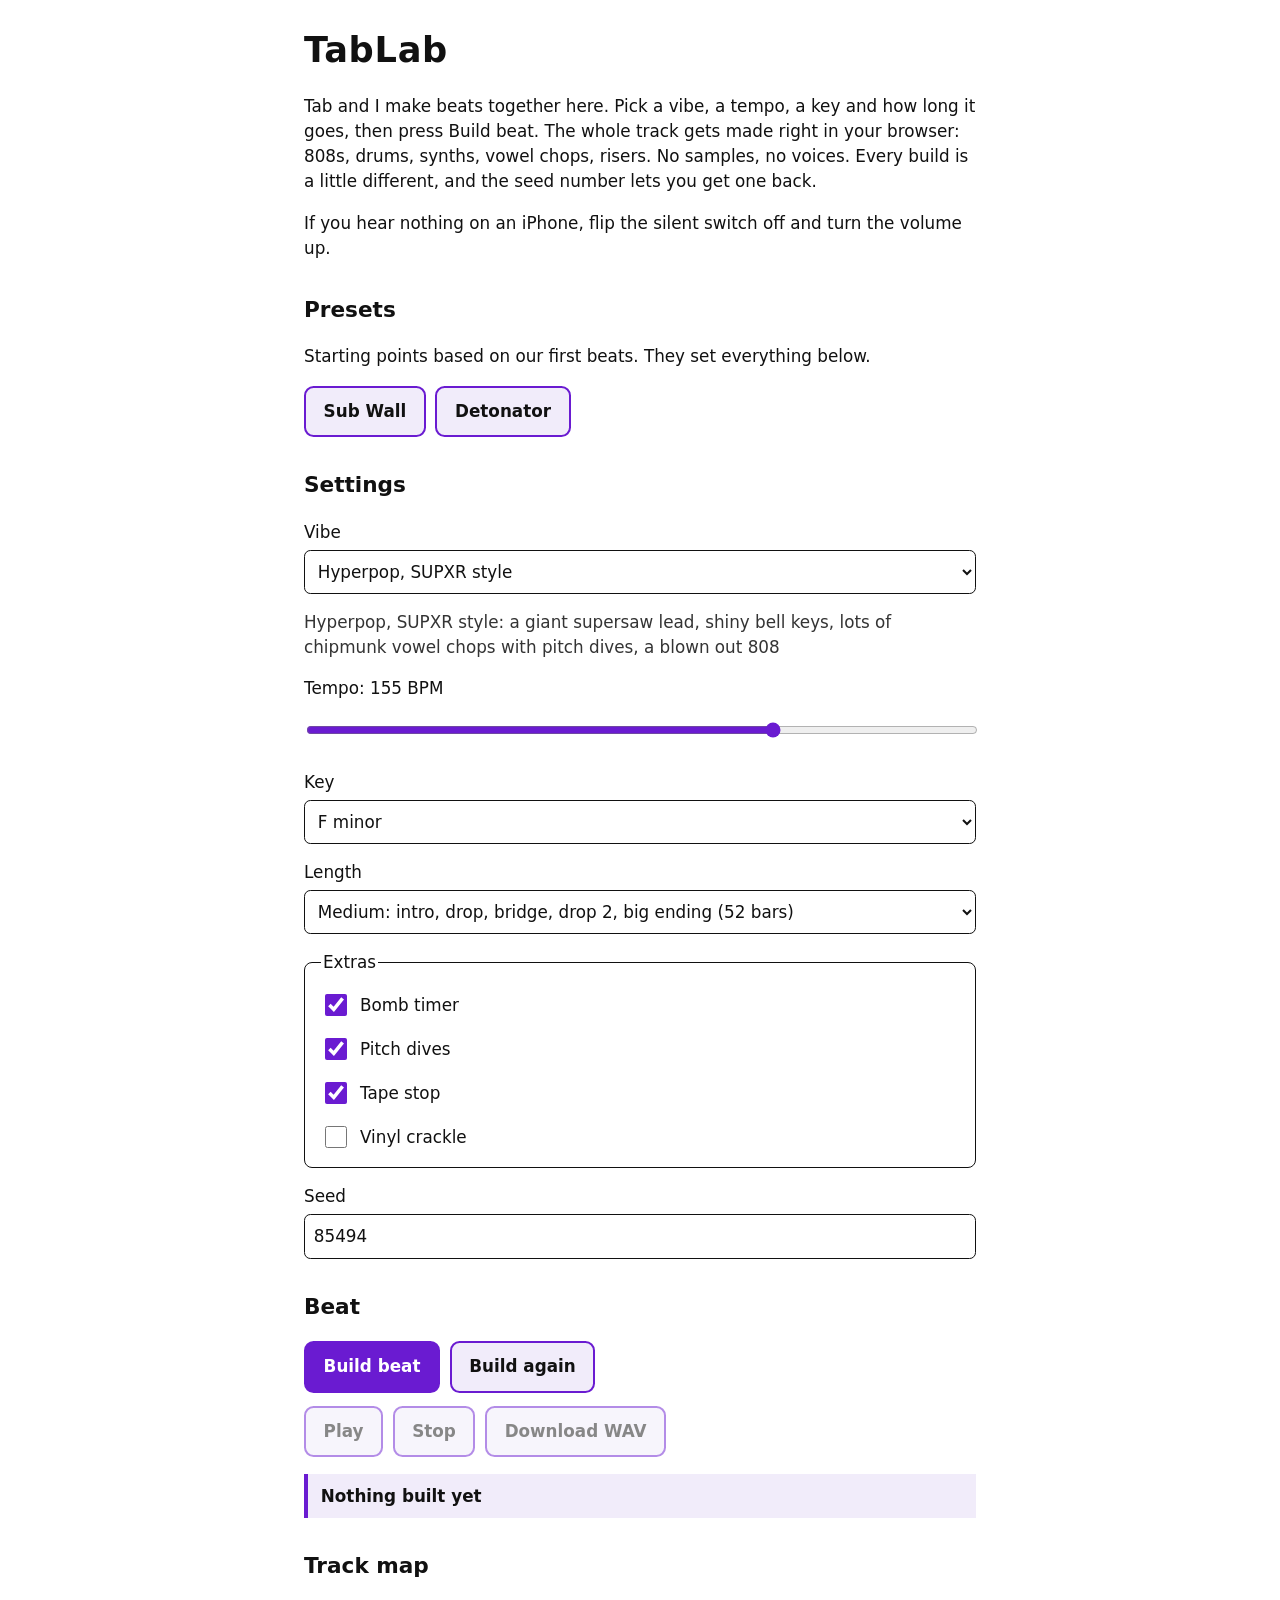
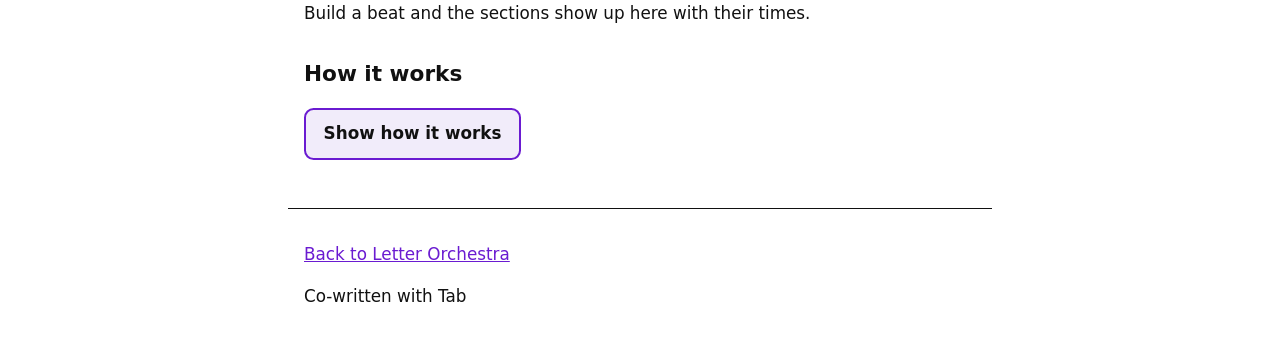
==== tablab/index.html @ d1df51a1 "Add TabLab, a beat maker Tab and I build beats with" ====
<!doctype html>
<html lang="en-US">
<head>
<meta charset="utf-8">
<meta name="viewport" content="width=device-width, initial-scale=1">
<meta name="color-scheme" content="light dark">
<title>TabLab</title>
<link rel="stylesheet" href="tablab.css">
</head>
<body>
<main>
  <h1>TabLab</h1>
  <p>Tab and I make beats together here. Pick a vibe, a tempo, a key and how long it goes, then press Build beat. The whole track gets made right in your browser: 808s, drums, synths, vowel chops, risers. No samples, no voices. Every build is a little different, and the seed number lets you get one back.</p>
  <p>If you hear nothing on an iPhone, flip the silent switch off and turn the volume up.</p>

  <section aria-labelledby="presets-h">
    <h2 id="presets-h">Presets</h2>
    <p>Starting points based on our first beats. They set everything below.</p>
    <div class="row">
      <button type="button" id="preset-subwall">Sub Wall</button>
      <button type="button" id="preset-detonator">Detonator</button>
    </div>
  </section>

  <section aria-labelledby="settings-h">
    <h2 id="settings-h">Settings</h2>
    <div class="field">
      <label for="vibe">Vibe</label>
      <select id="vibe">
        <option value="rage">Rage</option>
        <option value="digicore">Digicore</option>
        <option value="hyperpop" selected>Hyperpop, SUPXR style</option>
        <option value="trap">Trap half-time</option>
        <option value="glitch">Glitchcore</option>
      </select>
    </div>
    <p id="vibe-text" class="note"></p>
    <div class="field">
      <label for="bpm">Tempo: <span id="bpm-val">155</span> BPM</label>
      <input type="range" id="bpm" min="120" max="170" step="1" value="155">
    </div>
    <div class="field">
      <label for="key">Key</label>
      <select id="key"></select>
    </div>
    <div class="field">
      <label for="length">Length</label>
      <select id="length">
        <option value="short">Short: intro, drop, bridge, drop 2, big ending (28 bars)</option>
        <option value="medium" selected>Medium: intro, drop, bridge, drop 2, big ending (52 bars)</option>
        <option value="long">Long: intro, drop, bridge, drop 2, breakdown, drop 3, big ending (76 bars)</option>
      </select>
    </div>
    <fieldset>
      <legend>Extras</legend>
      <div class="check"><input type="checkbox" id="opt-bomb" checked><label for="opt-bomb">Bomb timer</label></div>
      <div class="check"><input type="checkbox" id="opt-dives" checked><label for="opt-dives">Pitch dives</label></div>
      <div class="check"><input type="checkbox" id="opt-tape" checked><label for="opt-tape">Tape stop</label></div>
      <div class="check"><input type="checkbox" id="opt-vinyl"><label for="opt-vinyl">Vinyl crackle</label></div>
    </fieldset>
    <div class="field">
      <label for="seed">Seed</label>
      <input type="text" id="seed" inputmode="numeric" autocomplete="off" spellcheck="false">
    </div>
  </section>

  <section aria-labelledby="beat-h">
    <h2 id="beat-h">Beat</h2>
    <div class="row">
      <button type="button" id="build">Build beat</button>
      <button type="button" id="again">Build again</button>
    </div>
    <div class="row">
      <button type="button" id="play" disabled>Play</button>
      <button type="button" id="stop" disabled>Stop</button>
      <button type="button" id="download" disabled>Download WAV</button>
    </div>
    <p id="status" class="status" role="status" aria-live="polite">Nothing built yet</p>
  </section>

  <section aria-labelledby="map-h">
    <h2 id="map-h">Track map</h2>
    <p id="map-summary">Build a beat and the sections show up here with their times.</p>
    <ol id="map"></ol>
  </section>

  <section aria-labelledby="how-h">
    <h2 id="how-h">How it works</h2>
    <button type="button" id="how-toggle" aria-expanded="false" aria-controls="how-body">Show how it works</button>
    <div id="how-body" hidden>
      <p>Build beat uses the seed in the Seed box, so the same settings and the same seed always make the same beat. Build again picks a new seed and makes a new version. Change the seed yourself to get an old one back.</p>
      <p>Every track goes intro, drop, bridge, drop 2, big ending. The intro and bridge are muffled, the drops open up, and there is one beat of silence right before each drop.</p>
      <p>Bomb timer adds beeps and ticking that speed up into the drops and the ending. Pitch dives make the 808 and the vowel chops slide way down at the end of sections. Tape stop slows the whole beat to a stop at the end of the first drop and at the very end. Vinyl crackle adds record noise and makes the intro more lo-fi.</p>
      <p>The vowel chops are synths shaped like vowels, not real voices. Download WAV saves a 16 bit, 44.1 kHz stereo file you can drop into FL Studio.</p>
      <p>Keyboard: Escape stops playback.</p>
    </div>
  </section>
</main>
<footer>
  <p><a href="../">Back to Letter Orchestra</a></p>
  <p>Co-written with Tab</p>
</footer>
<script src="engine.js"></script>
<script src="tablab.js"></script>
</body>
</html>
---- tablab/tablab.css ----
:root { color-scheme: light dark; --bg: #fff; --fg: #111; --accent: #6a1bd1; --soft: #f1ecfa; }
@media (prefers-color-scheme: dark) { :root { --bg: #0e0b14; --fg: #f3f0f8; --accent: #c49bff; --soft: #1d1729; } }
* { box-sizing: border-box; }
body { margin: 0; background: var(--bg); color: var(--fg); font: 1.05rem/1.5 system-ui, -apple-system, sans-serif; }
main, footer { max-width: 44rem; margin: 0 auto; padding: 1rem; }
h1 { font-size: 2.2rem; margin: 0.5rem 0; letter-spacing: 0.02em; }
h2 { margin-top: 2rem; font-size: 1.35rem; }
.row { display: flex; flex-wrap: wrap; gap: 0.6rem; margin: 0.8rem 0; }
button { font: inherit; font-weight: 600; padding: 0.7rem 1.1rem; min-height: 44px; border-radius: 0.6rem; border: 2px solid var(--accent); background: var(--soft); color: var(--fg); cursor: pointer; }
button:hover { background: var(--accent); color: var(--bg); }
button:disabled, button[aria-disabled="true"] { opacity: 0.5; cursor: default; }
button:focus-visible, select:focus-visible, input:focus-visible, a:focus-visible { outline: 3px solid var(--accent); outline-offset: 2px; }
#build { background: var(--accent); color: var(--bg); }
.field { margin: 1rem 0; display: flex; flex-direction: column; gap: 0.3rem; }
select, input[type="text"] { font: inherit; padding: 0.55rem; min-height: 44px; border-radius: 0.4rem; border: 1px solid currentColor; background: var(--bg); color: var(--fg); max-width: 100%; }
input[type="range"] { width: 100%; min-height: 44px; accent-color: var(--accent); }
fieldset { border: 1px solid currentColor; border-radius: 0.5rem; margin: 1rem 0; padding: 0.5rem 1rem; }
.check { display: flex; align-items: center; gap: 0.6rem; min-height: 44px; }
.check input { width: 1.4rem; height: 1.4rem; accent-color: var(--accent); }
.note { margin: 0; opacity: 0.85; }
.status { font-weight: 600; padding: 0.6rem 0.8rem; border-left: 4px solid var(--accent); background: var(--soft); }
#map li { margin: 0.4rem 0; }
footer { border-top: 1px solid currentColor; margin-top: 2rem; }
a { color: var(--accent); }
@media (prefers-reduced-motion: reduce) { * { transition: none !important; animation: none !important; } }
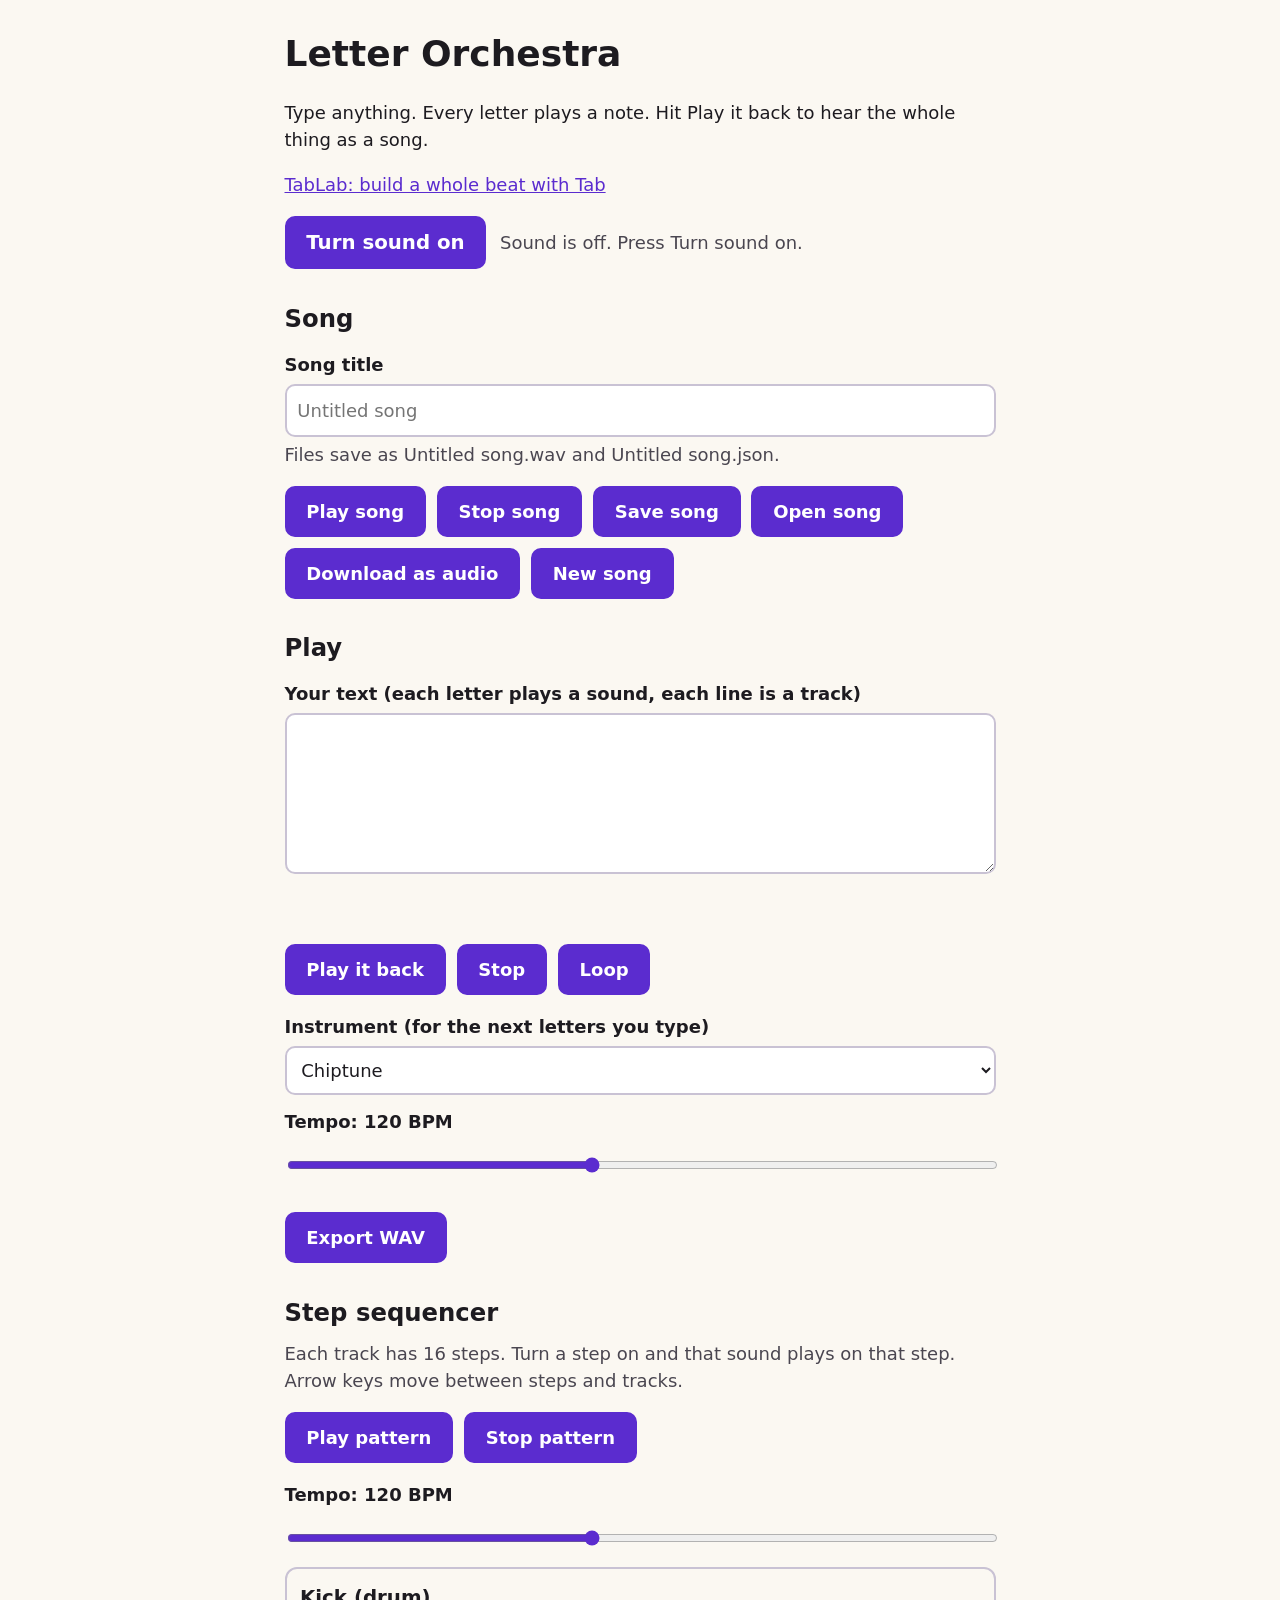
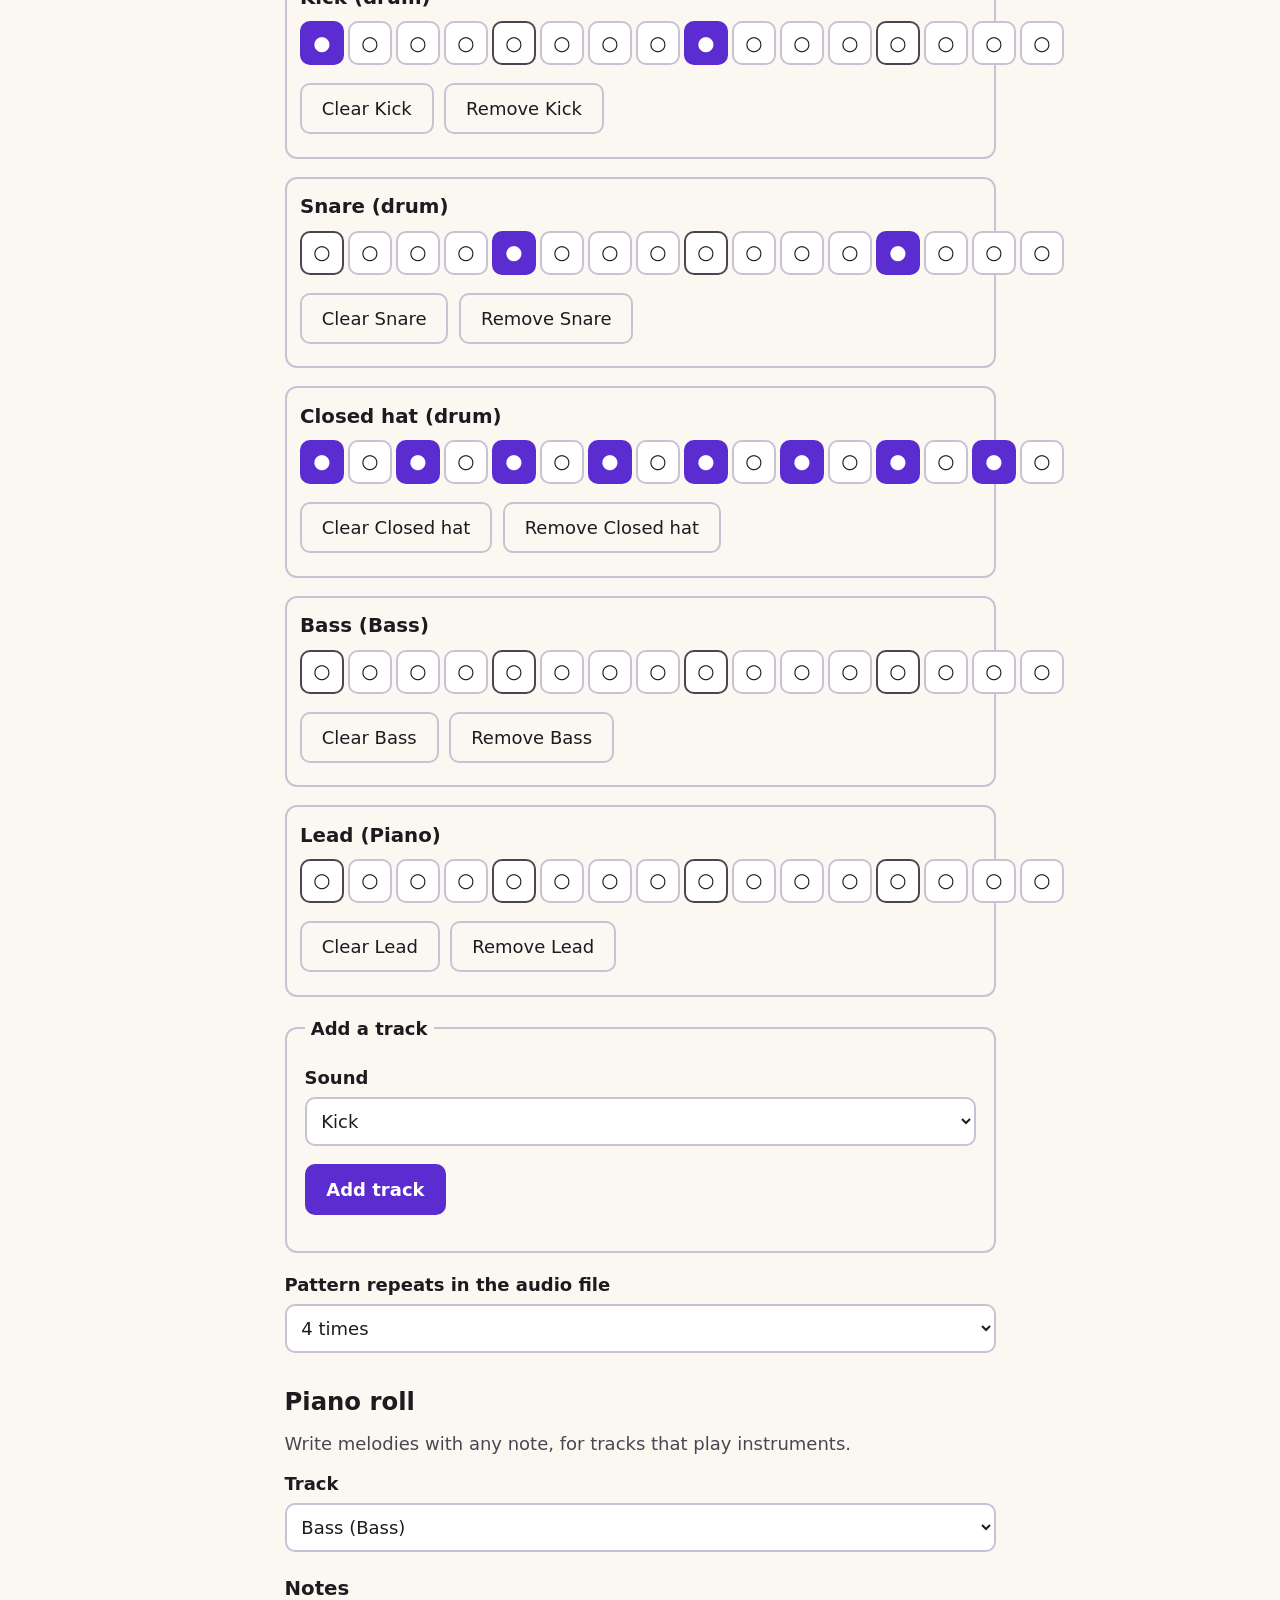
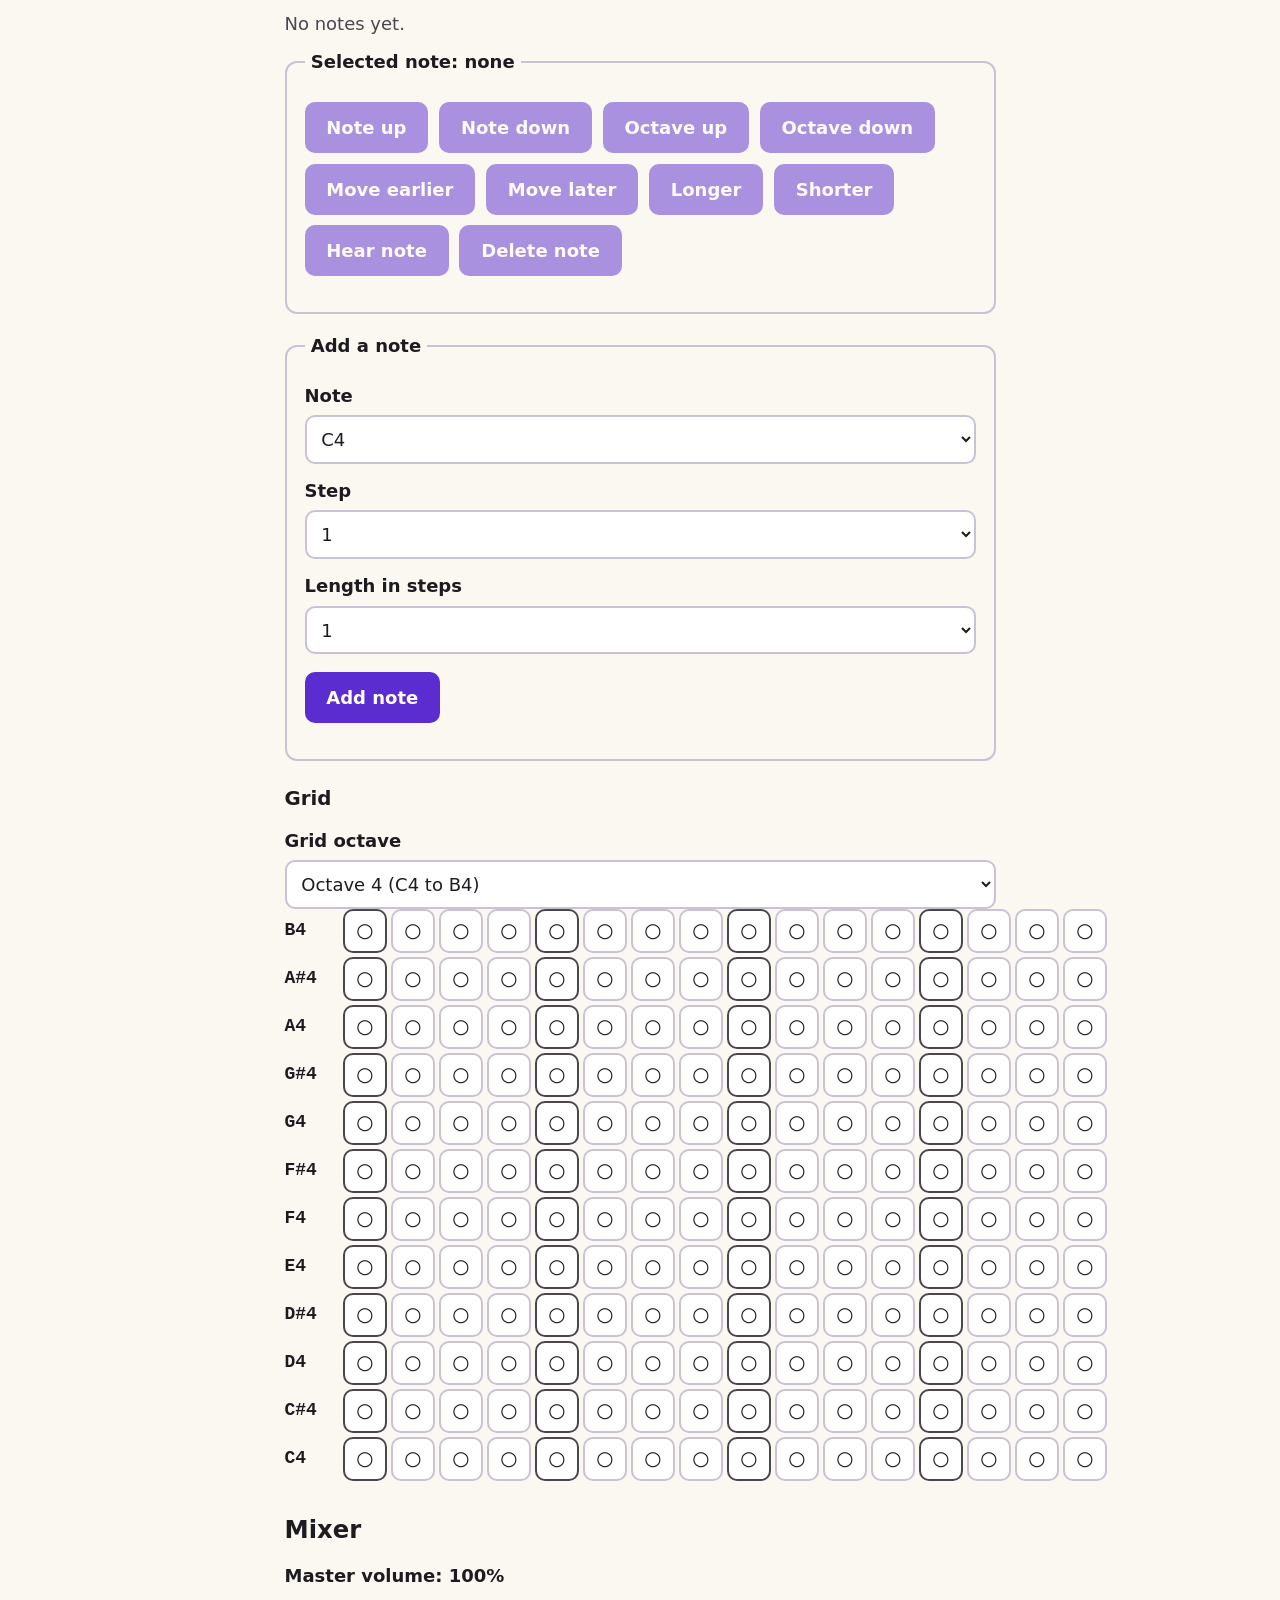
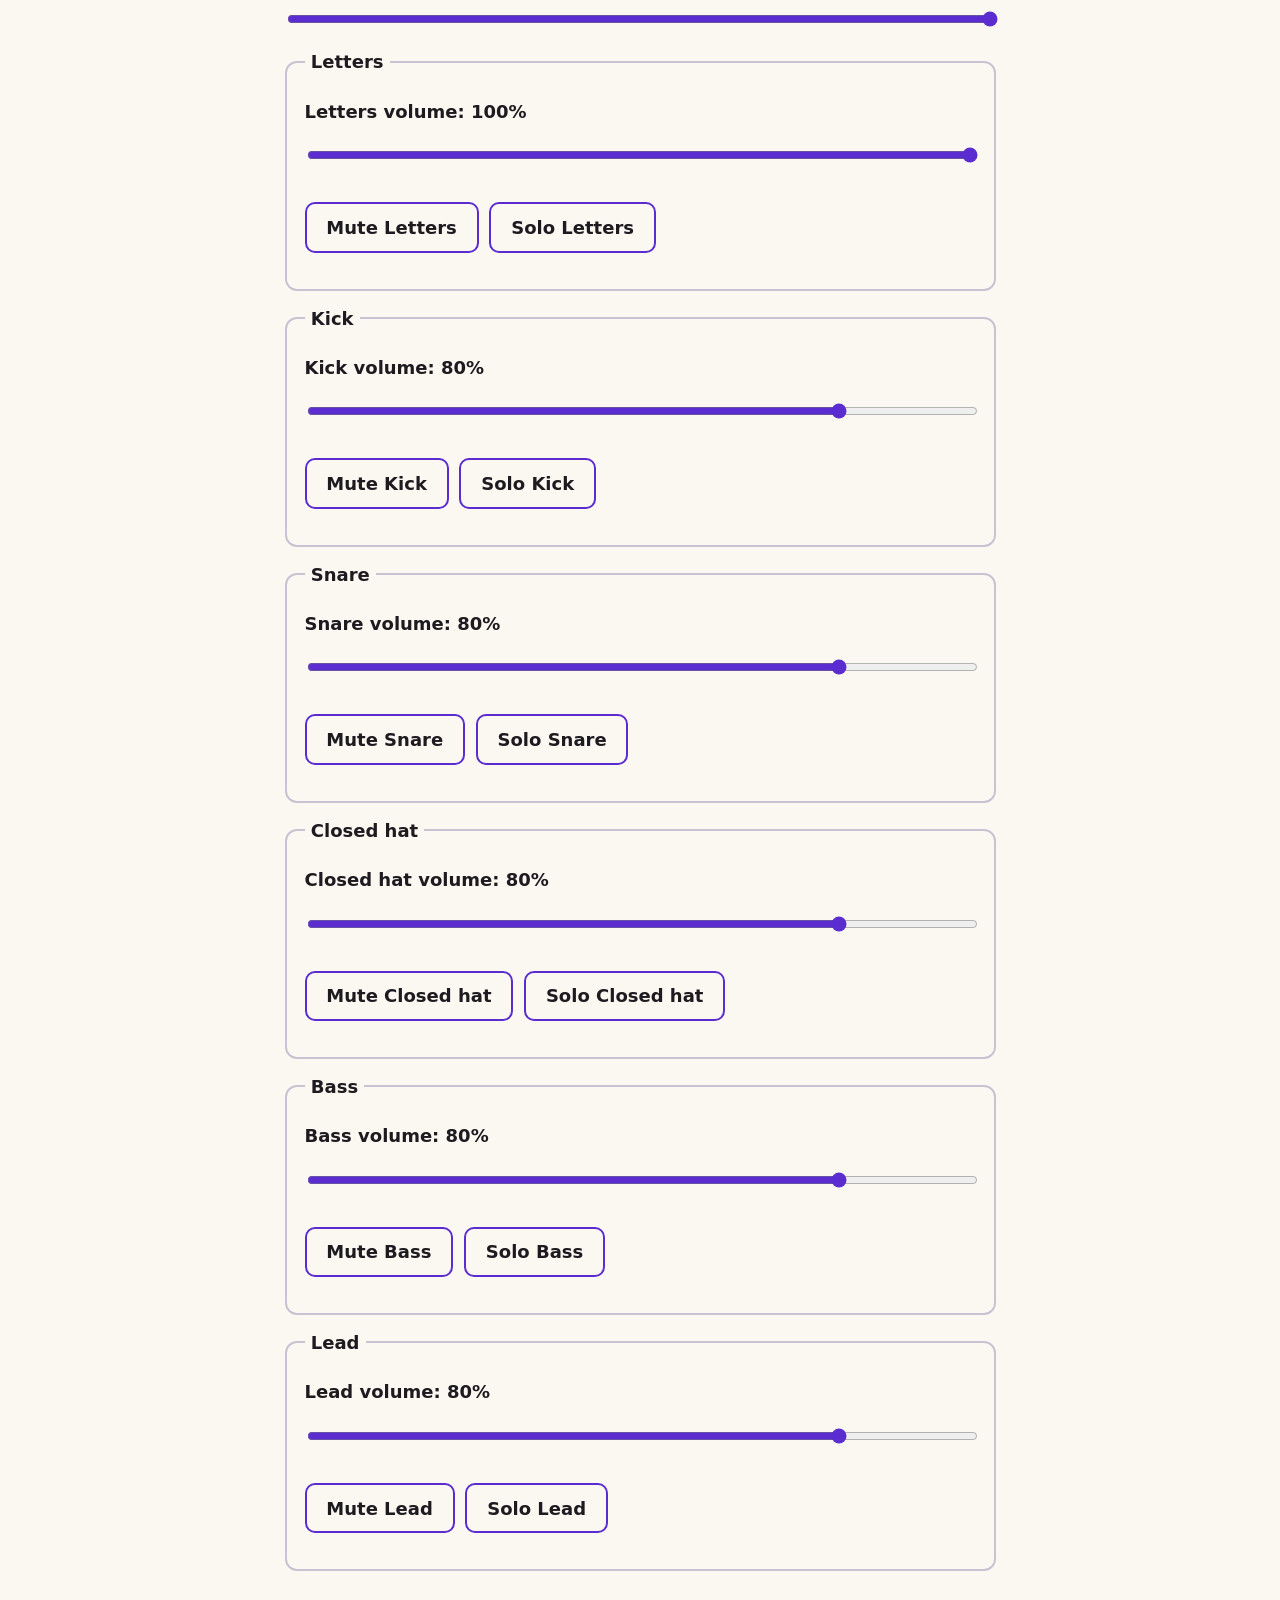
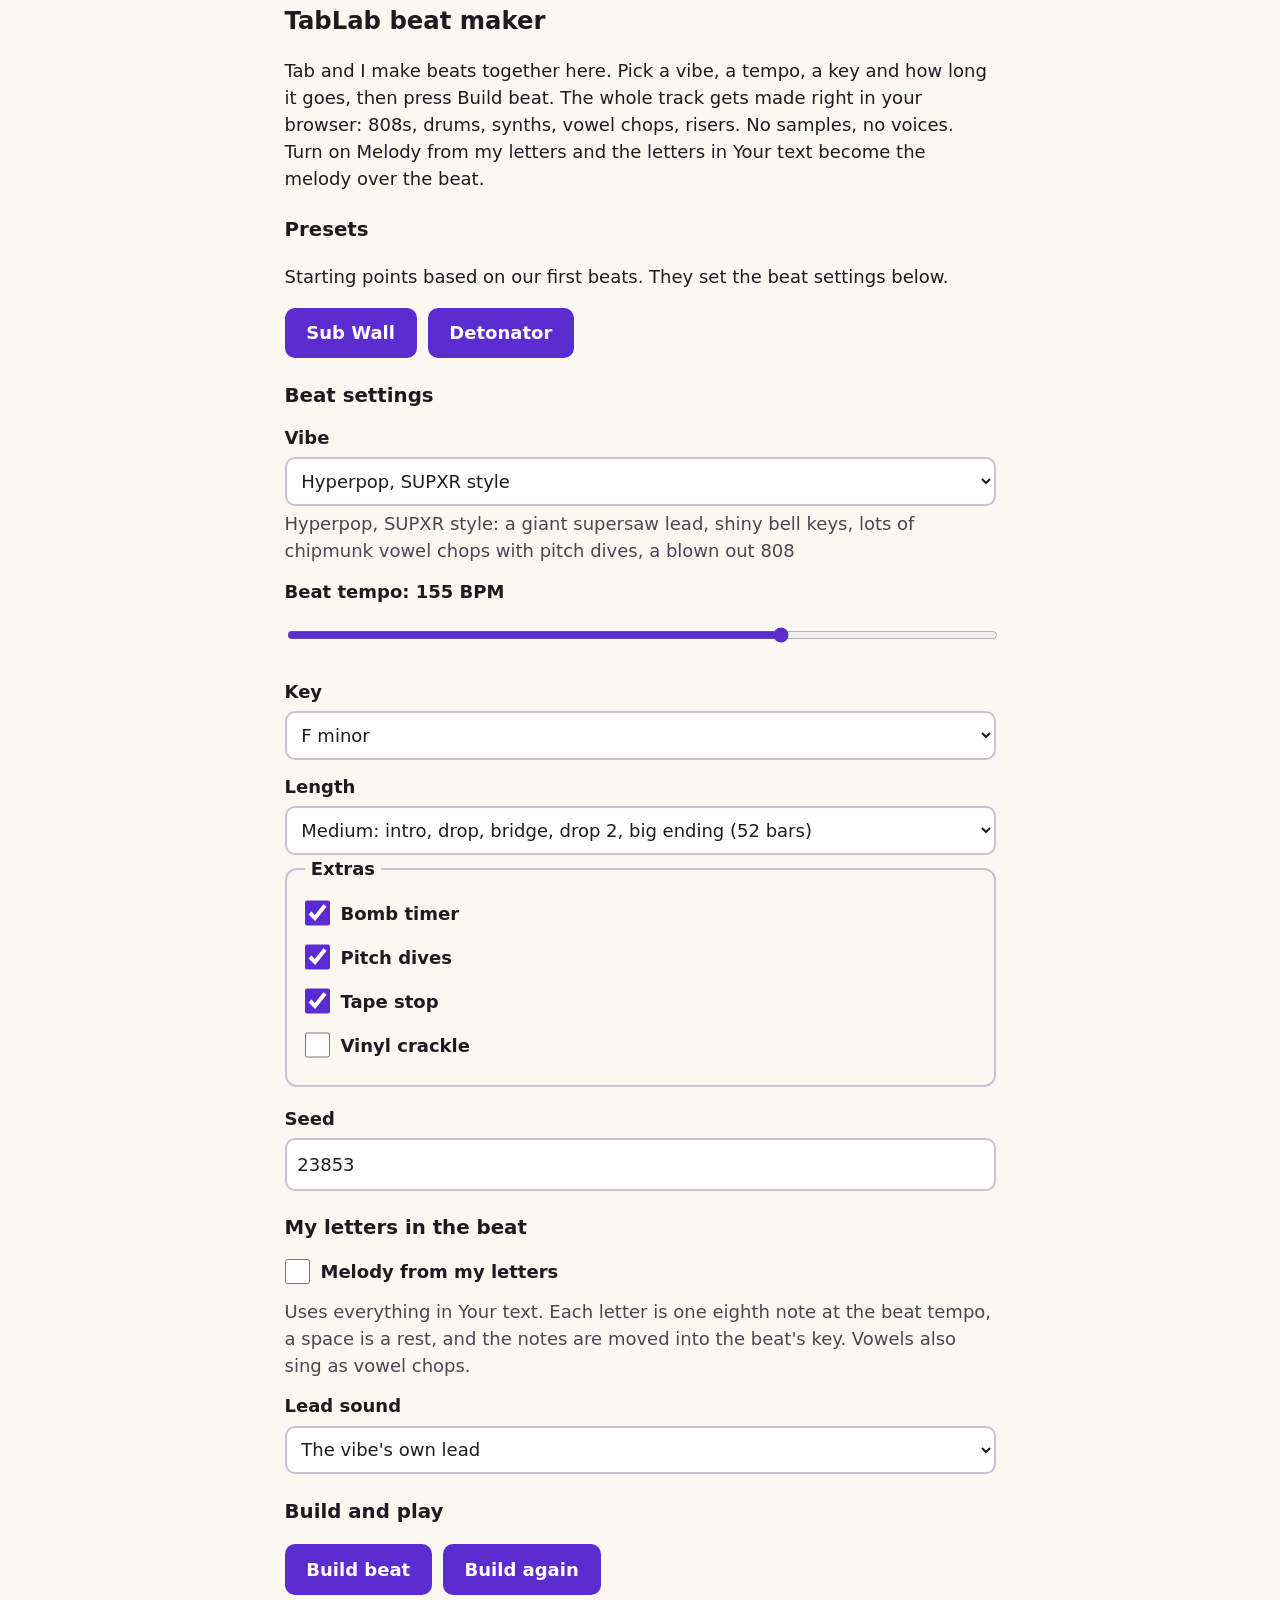
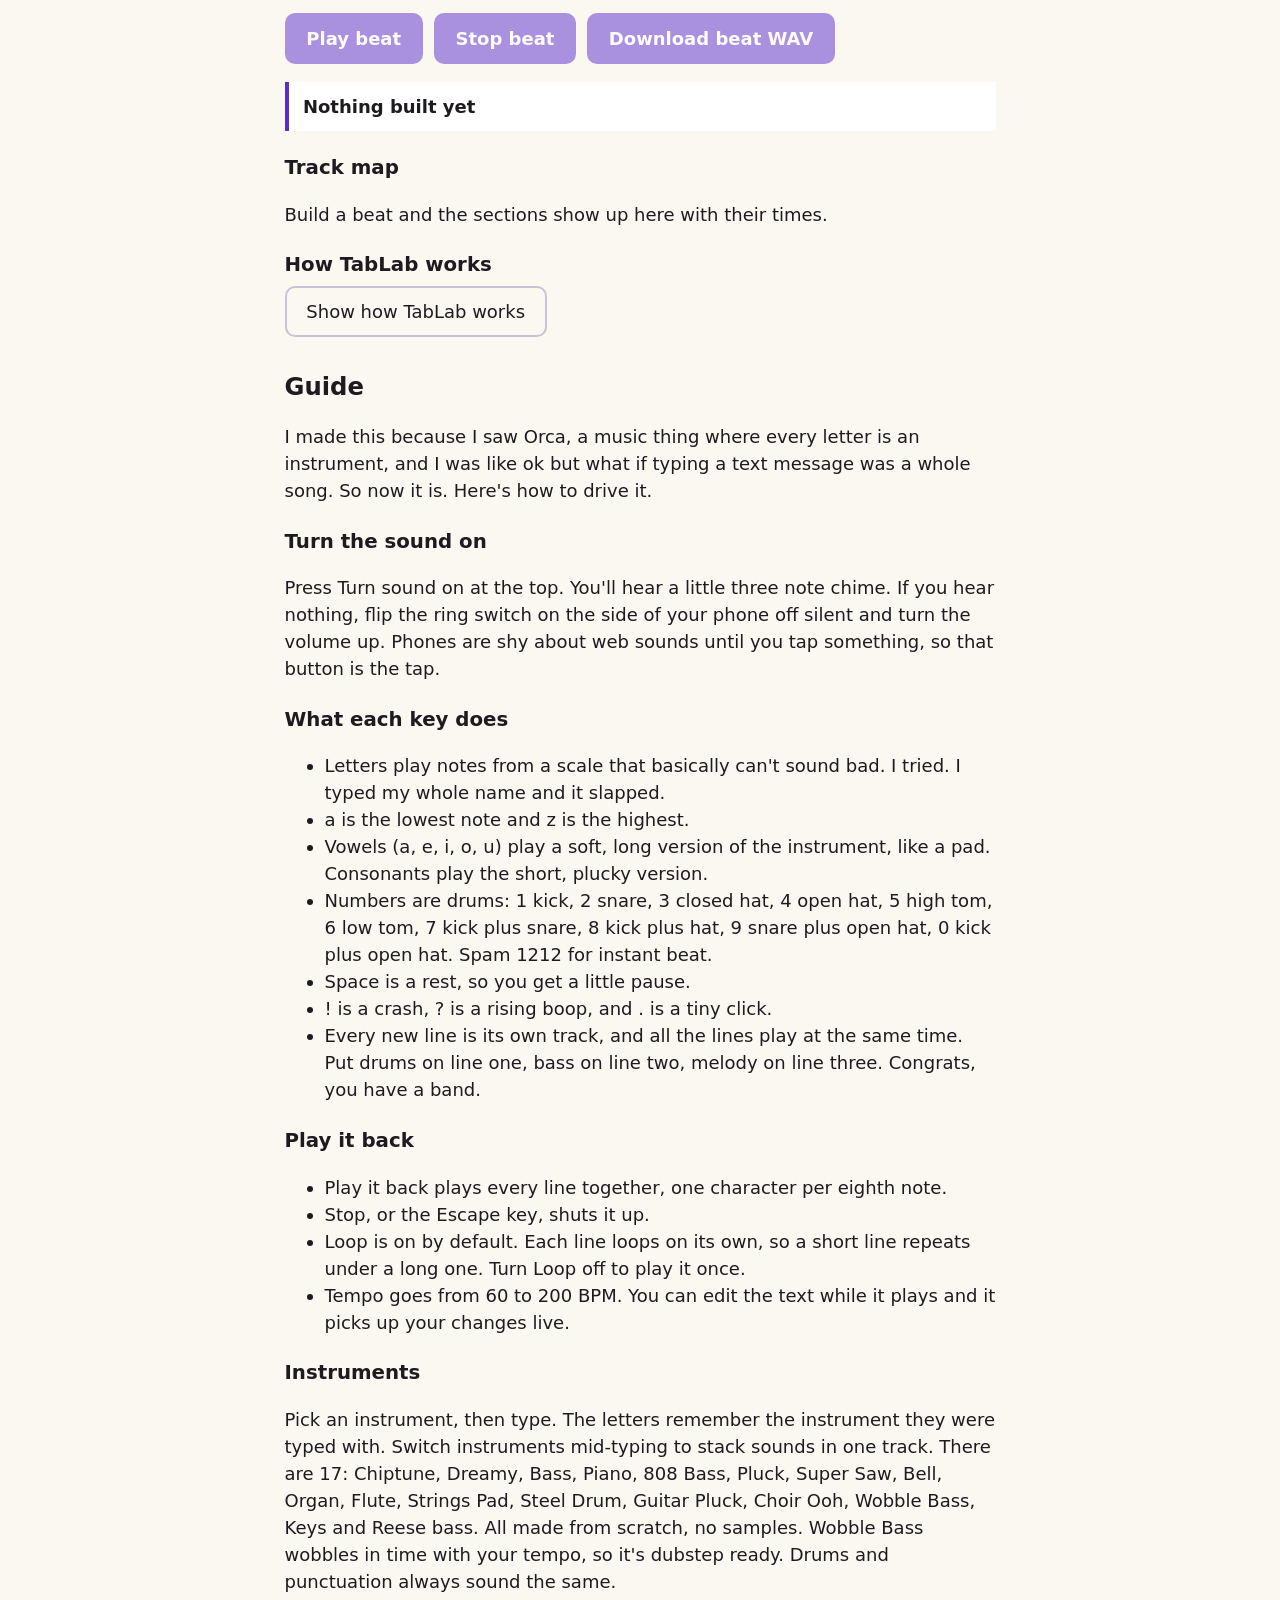
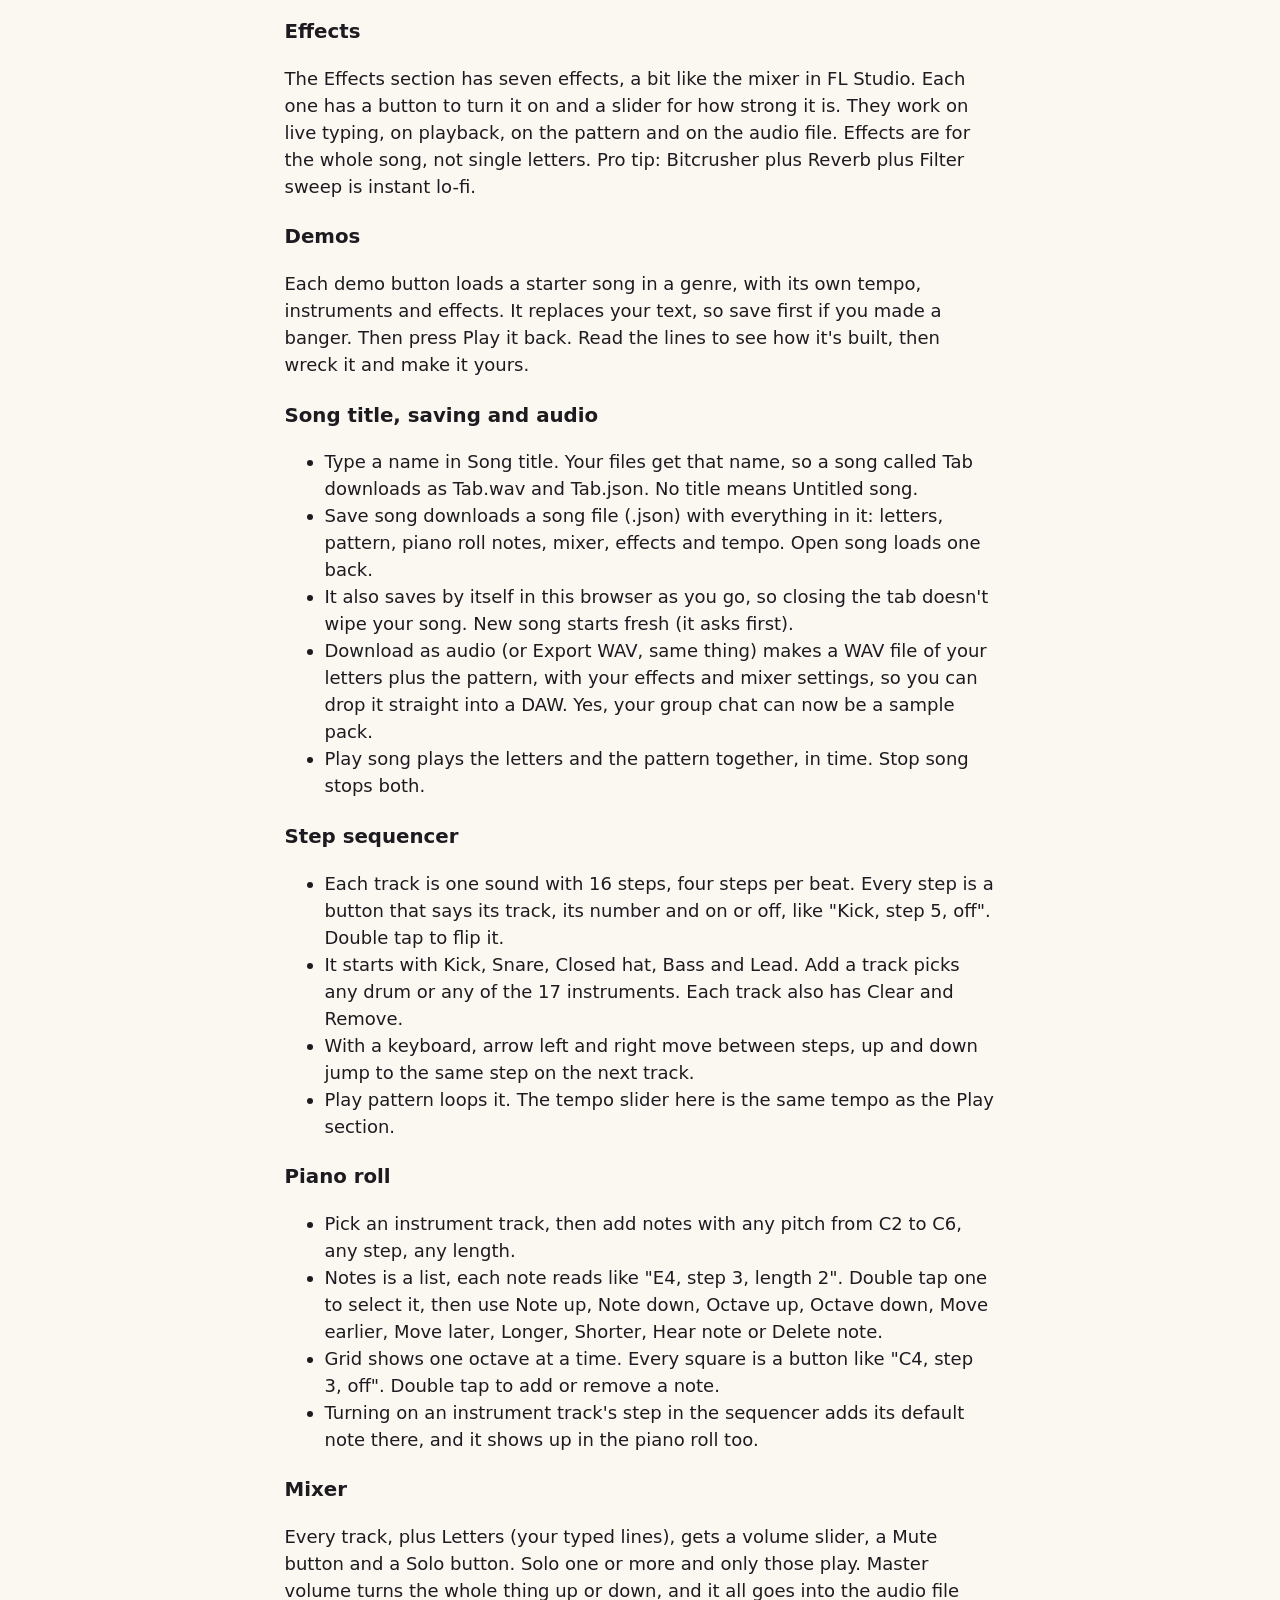
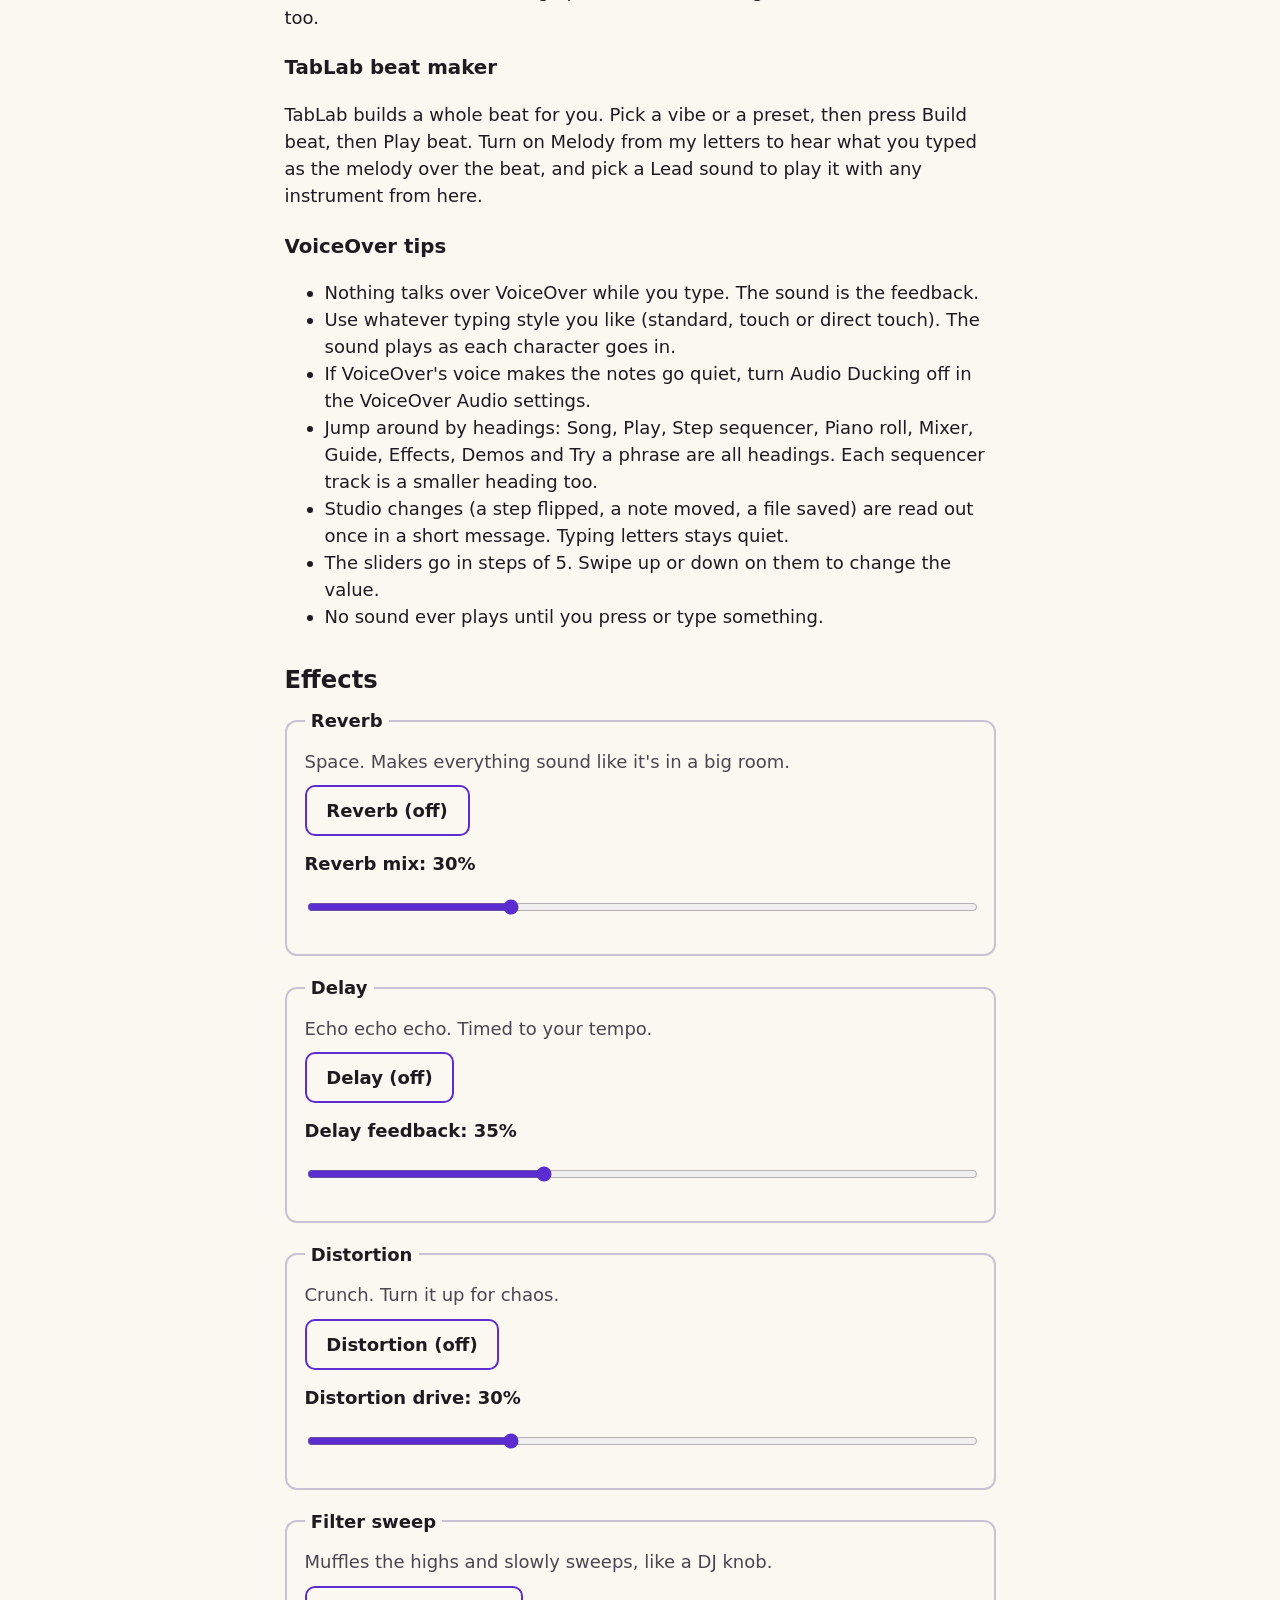
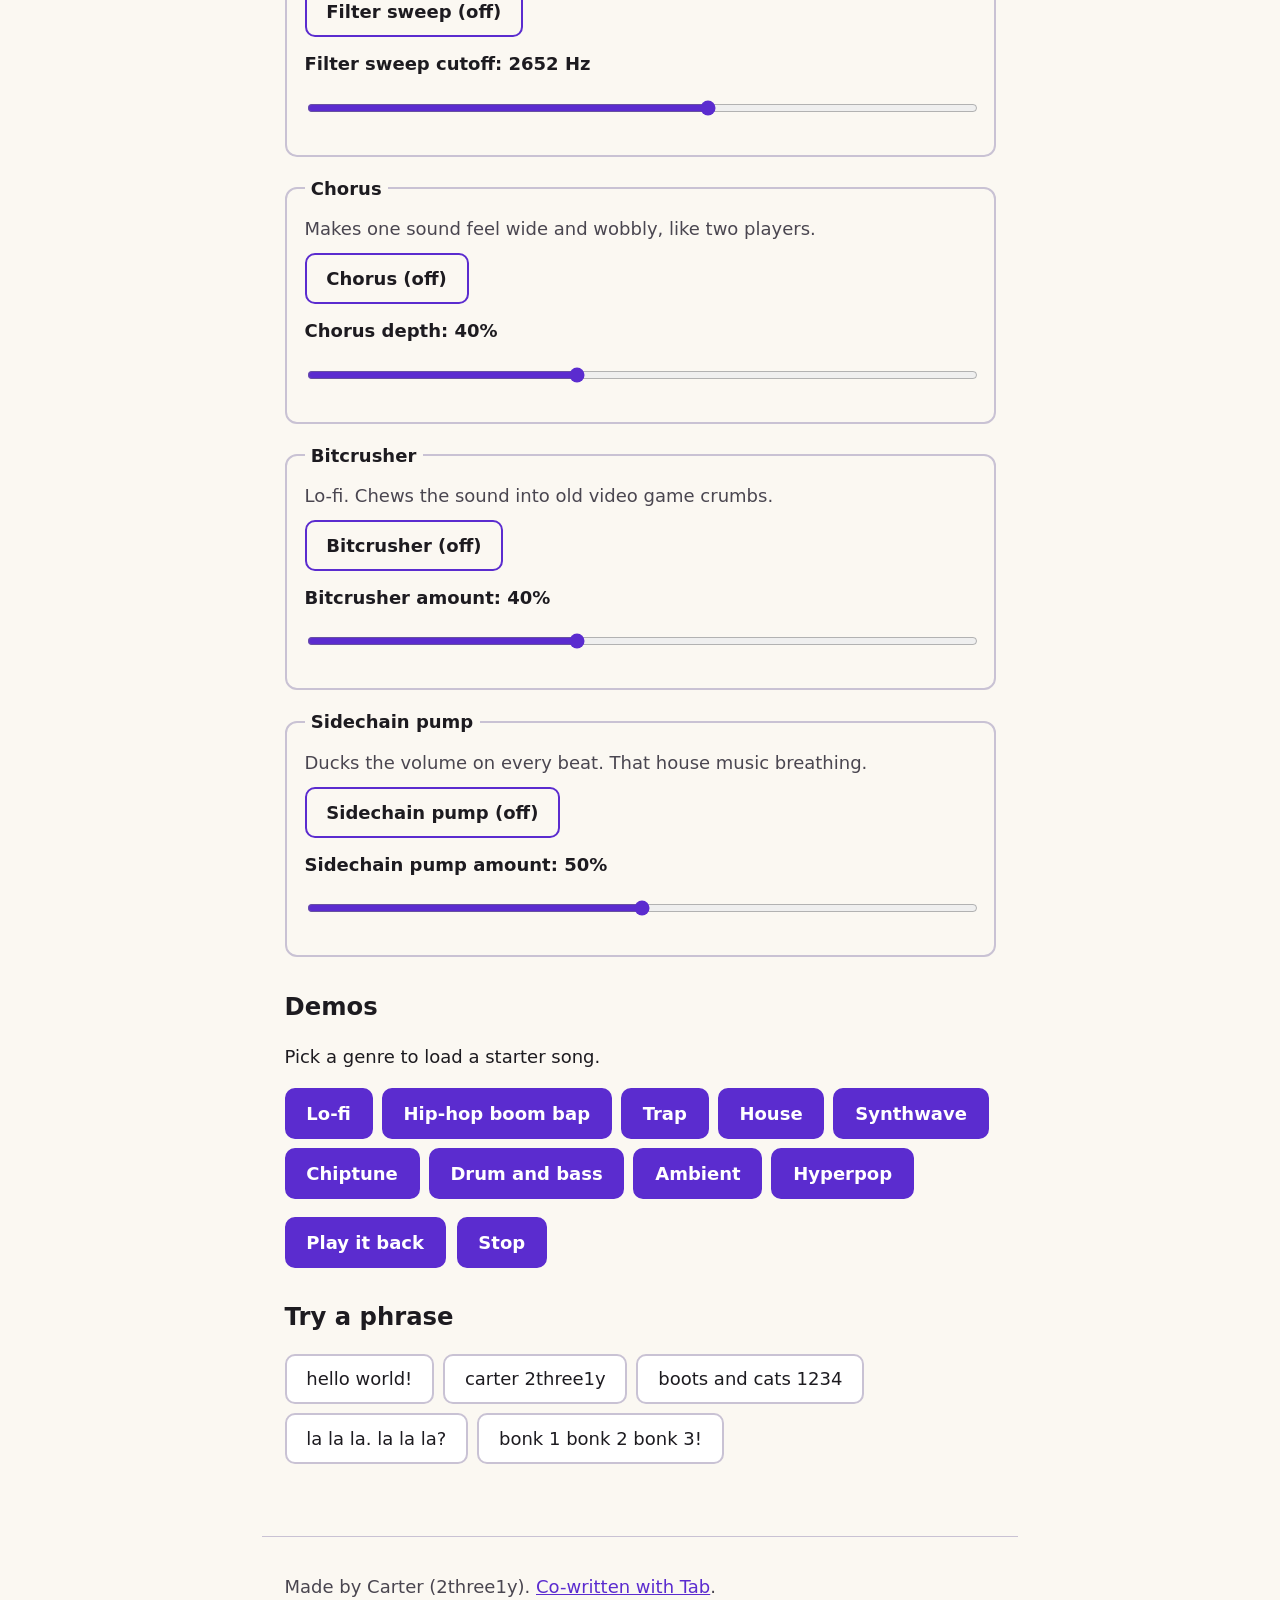
==== commit ed6d10e3: "Build TabLab into Letter Orchestra: one app, and my letters can play the melody over the beat" ====
--- a/tablab/index.html
+++ b/tablab/index.html
@@ -3,104 +3,15 @@
 <head>
 <meta charset="utf-8">
 <meta name="viewport" content="width=device-width, initial-scale=1">
-<meta name="color-scheme" content="light dark">
-<title>TabLab</title>
-<link rel="stylesheet" href="tablab.css">
+<meta http-equiv="refresh" content="0; url=../#tablab">
+<link rel="canonical" href="https://2three1y.github.io/letterorchestra/#tablab">
+<title>TabLab is now in Letter Orchestra</title>
 </head>
 <body>
 <main>
-  <h1>TabLab</h1>
-  <p>Tab and I make beats together here. Pick a vibe, a tempo, a key and how long it goes, then press Build beat. The whole track gets made right in your browser: 808s, drums, synths, vowel chops, risers. No samples, no voices. Every build is a little different, and the seed number lets you get one back.</p>
-  <p>If you hear nothing on an iPhone, flip the silent switch off and turn the volume up.</p>
-
-  <section aria-labelledby="presets-h">
-    <h2 id="presets-h">Presets</h2>
-    <p>Starting points based on our first beats. They set everything below.</p>
-    <div class="row">
-      <button type="button" id="preset-subwall">Sub Wall</button>
-      <button type="button" id="preset-detonator">Detonator</button>
-    </div>
-  </section>
-
-  <section aria-labelledby="settings-h">
-    <h2 id="settings-h">Settings</h2>
-    <div class="field">
-      <label for="vibe">Vibe</label>
-      <select id="vibe">
-        <option value="rage">Rage</option>
-        <option value="digicore">Digicore</option>
-        <option value="hyperpop" selected>Hyperpop, SUPXR style</option>
-        <option value="trap">Trap half-time</option>
-        <option value="glitch">Glitchcore</option>
-      </select>
-    </div>
-    <p id="vibe-text" class="note"></p>
-    <div class="field">
-      <label for="bpm">Tempo: <span id="bpm-val">155</span> BPM</label>
-      <input type="range" id="bpm" min="120" max="170" step="1" value="155">
-    </div>
-    <div class="field">
-      <label for="key">Key</label>
-      <select id="key"></select>
-    </div>
-    <div class="field">
-      <label for="length">Length</label>
-      <select id="length">
-        <option value="short">Short: intro, drop, bridge, drop 2, big ending (28 bars)</option>
-        <option value="medium" selected>Medium: intro, drop, bridge, drop 2, big ending (52 bars)</option>
-        <option value="long">Long: intro, drop, bridge, drop 2, breakdown, drop 3, big ending (76 bars)</option>
-      </select>
-    </div>
-    <fieldset>
-      <legend>Extras</legend>
-      <div class="check"><input type="checkbox" id="opt-bomb" checked><label for="opt-bomb">Bomb timer</label></div>
-      <div class="check"><input type="checkbox" id="opt-dives" checked><label for="opt-dives">Pitch dives</label></div>
-      <div class="check"><input type="checkbox" id="opt-tape" checked><label for="opt-tape">Tape stop</label></div>
-      <div class="check"><input type="checkbox" id="opt-vinyl"><label for="opt-vinyl">Vinyl crackle</label></div>
-    </fieldset>
-    <div class="field">
-      <label for="seed">Seed</label>
-      <input type="text" id="seed" inputmode="numeric" autocomplete="off" spellcheck="false">
-    </div>
-  </section>
-
-  <section aria-labelledby="beat-h">
-    <h2 id="beat-h">Beat</h2>
-    <div class="row">
-      <button type="button" id="build">Build beat</button>
-      <button type="button" id="again">Build again</button>
-    </div>
-    <div class="row">
-      <button type="button" id="play" disabled>Play</button>
-      <button type="button" id="stop" disabled>Stop</button>
-      <button type="button" id="download" disabled>Download WAV</button>
-    </div>
-    <p id="status" class="status" role="status" aria-live="polite">Nothing built yet</p>
-  </section>
-
-  <section aria-labelledby="map-h">
-    <h2 id="map-h">Track map</h2>
-    <p id="map-summary">Build a beat and the sections show up here with their times.</p>
-    <ol id="map"></ol>
-  </section>
-
-  <section aria-labelledby="how-h">
-    <h2 id="how-h">How it works</h2>
-    <button type="button" id="how-toggle" aria-expanded="false" aria-controls="how-body">Show how it works</button>
-    <div id="how-body" hidden>
-      <p>Build beat uses the seed in the Seed box, so the same settings and the same seed always make the same beat. Build again picks a new seed and makes a new version. Change the seed yourself to get an old one back.</p>
-      <p>Every track goes intro, drop, bridge, drop 2, big ending. The intro and bridge are muffled, the drops open up, and there is one beat of silence right before each drop.</p>
-      <p>Bomb timer adds beeps and ticking that speed up into the drops and the ending. Pitch dives make the 808 and the vowel chops slide way down at the end of sections. Tape stop slows the whole beat to a stop at the end of the first drop and at the very end. Vinyl crackle adds record noise and makes the intro more lo-fi.</p>
-      <p>The vowel chops are synths shaped like vowels, not real voices. Download WAV saves a 16 bit, 44.1 kHz stereo file you can drop into FL Studio.</p>
-      <p>Keyboard: Escape stops playback.</p>
-    </div>
-  </section>
+  <h1>TabLab is now part of Letter Orchestra</h1>
+  <p><a href="../#tablab">Go to TabLab in Letter Orchestra</a></p>
 </main>
-<footer>
-  <p><a href="../">Back to Letter Orchestra</a></p>
-  <p>Co-written with Tab</p>
-</footer>
-<script src="engine.js"></script>
-<script src="tablab.js"></script>
+<script>location.replace('../#tablab');</script>
 </body>
 </html>
